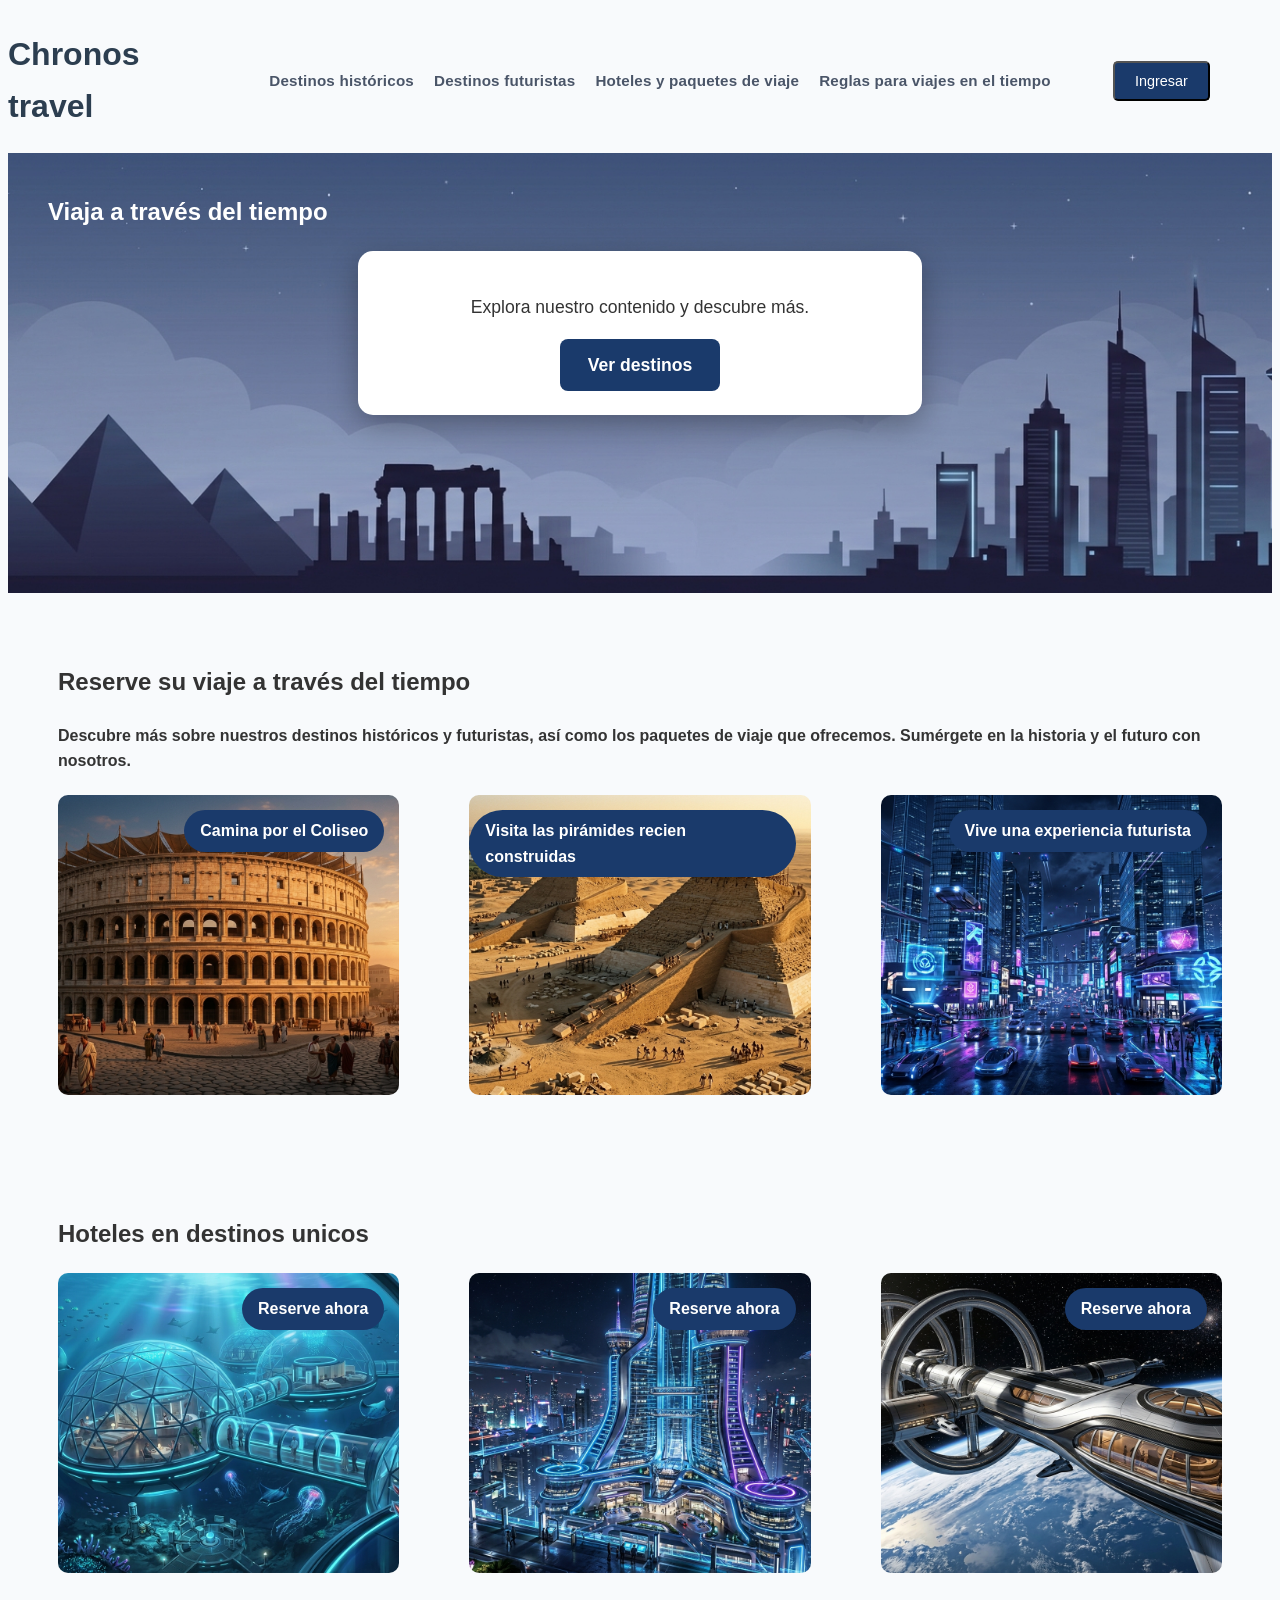
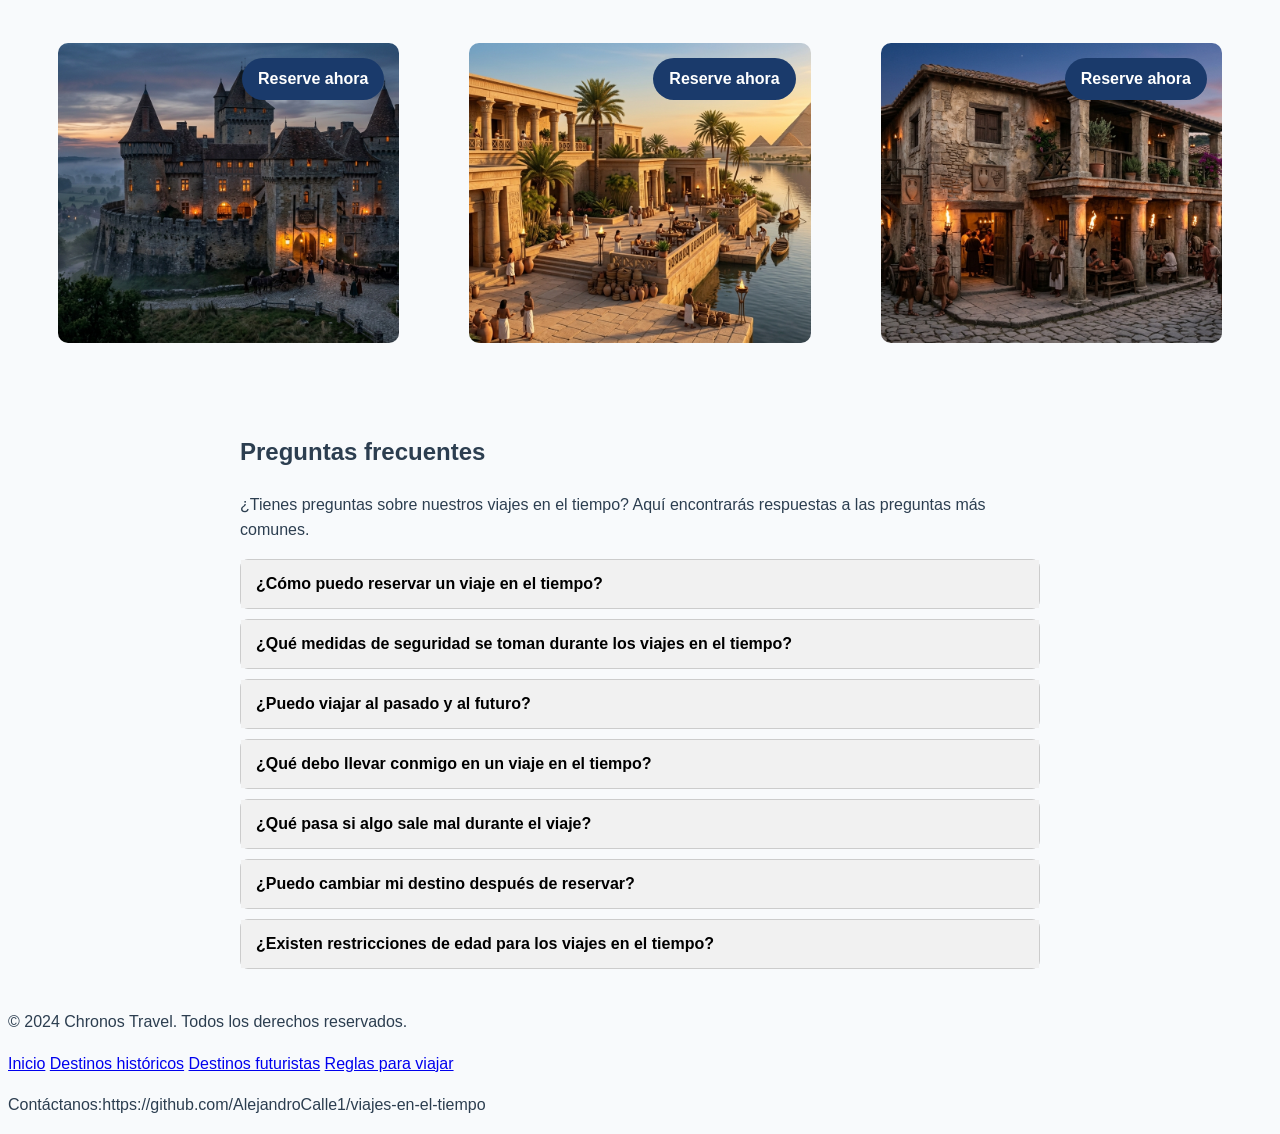
==== index.html @ 9be7c106 "creacion pestana de paquetes" ====
<!DOCTYPE html>
<html lang="es">
<head>
    <meta charset="UTF-8">
    <meta name="viewport" content="width=device-width, initial-scale=1.0">
    <title>Viajes en el tiempo</title>
    <link rel="stylesheet" href="css/estilos.css">  <!-- Le dice al navegador: "descarga este archivo en segundo plano, pero no lo ejecutes todavía — espera a que todo el HTML termine de cargar primero, y ejecútalo justo después". -->
    <script src = "js/acordeon.js"  defer></script>  
</head>
<body>

    <header>
        <h1>Chronos travel</h1>

        <nav> <!-- Barra de menu -->
            <ul> <!-- UL lista desordenada, LI crea cada item -->
                <li><a href="destinos_historicos.html">Destinos históricos</a></li>
                <li><a href="destinos_futuristas.html">Destinos futuristas</a></li>
                <li><a href="hoteles_paquetes_viajes.html"> Hoteles y paquetes de viaje</a></li>
                <li><a href="reglas_viajes.html">Reglas para viajes en el tiempo</a></li>
            </ul>
        </nav>

        <button class="btn-ingresar">Ingresar</button>
    </header>

    
    <main>  <!-- sección principal -->
        
        <section class="hero">     <!-- sección hero con imagen de fondo y texto centrado, nombrar la seccion grande y destacada -->
            <h1>Viaja a través del tiempo</h1>

            <div class="buscador-flotante">
                <p>Explora nuestro contenido y descubre más.</p>
                <a href="hoteles_paquetes_viajes.html" class="btn-explorar">Ver destinos</a>
            </div>
    
        </section>

        <section class="destinos_turisticos"> <!-- sección de contenido, sección de información -->
            <h2>Reserve su viaje a través del tiempo</h1>
            <h4>Descubre más sobre nuestros destinos históricos y futuristas, así como los paquetes de viaje que ofrecemos. Sumérgete en la historia y el futuro con nosotros.</h4>

            <div class="grid-destinos"> <!-- contenedor de la cuadrícula de destinos -->

                <a href="destinos_historicos.html" class="tarjeta-destino"> <!-- enlace a la página de destinos históricos -->
                    <img src="img/coliseo destino.jpg">
                    <span class="etiqueta">Camina por el Coliseo </span> <!-- etiqueta o texto parecido a  para el nombre del destino -->
                </a>

                <a href="destinos_historicos.html" class="tarjeta-destino"> <!-- enlace a la página de destinos históricos -->
                    <img src="img/piramide destino.jpg">
                    <span class="etiqueta">Visita las pirámides recien construidas</span> <!-- etiqueta para el nombre del destino -->
                </a>

                <a href="destinos_futuristicas.html" class="tarjeta-destino"> <!-- enlace a la página de destinos futuristas -->
                    <img src="img/ciudad futurista destino.jpg">
                    <span class="etiqueta">Vive una experiencia futurista</span> <!-- etiqueta o texto para el nombre del destino -->
                </a>

            </div>
        </section>

        <section class="hoteles_destinos"> <!-- sección de hoteles de viaje -->
            <h1>Hoteles en destinos unicos</h1>

            <div class="grid-hoteles"> <!-- contenedor de la cuadrícula de hoteles -->

                <a href="hoteles_paquetes_viajes.html" class="tarjeta-hotel"> <!-- enlace a la página de hoteles -->
                    <img src="img/hotel futurista bajo agua .jpg">
                    <span class="etiqueta">Reserve ahora</span> <!-- etiqueta para el nombre del hotel -->
                </a>

                <a href="hoteles_paquetes_viajes.html" class="tarjeta-hotel"> <!-- enlace a la página de hoteles -->
                    <img src="img/hotel futurista ciduad .jpg">
                    <span class="etiqueta">Reserve ahora</span> <!-- etiqueta para el nombre del hotel -->
                </a>

                <a href="hoteles_paquetes_viajes.html" class="tarjeta-hotel"> <!-- enlace a la página de hoteles -->
                    <img src="img/hoteles futuristas nave .jpg">
                    <span class="etiqueta">Reserve ahora</span> <!-- etiqueta para el nombre del hotel -->
                </a>

                <a href="hoteles_paquetes_viajes.html" class="tarjeta-hotel"> <!-- enlace a la página de hoteles -->
                    <img src="img/hotel medieval.jpg">
                    <span class="etiqueta">Reserve ahora</span> <!-- etiqueta para el nombre del hotel -->
                </a>

                <a href="hoteles_paquetes_viajes.html" class="tarjeta-hotel"> <!-- enlace a la página de hoteles -->
                    <img src="img/hotel piramides.jpg">
                    <span class="etiqueta">Reserve ahora</span> <!-- etiqueta para el nombre del hotel -->
                </a>

                <a href="hoteles_paquetes_viajes.html" class="tarjeta-hotel"> <!-- enlace a la página de hoteles -->
                    <img src="img/hotel romano.jpg">
                    <span class="etiqueta">Reserve ahora</span> <!-- etiqueta para el nombre del hotel -->
                </a>
            
            </div>
            
        </section>

        <!-- Secccion de preguntas frecuentes, utilizacion de javaScript "mostrar o ocultar info",FAQ DESPEGABLE ------------------------------------------>
        <section class="preguntas-frecuentes">
            <h1>Preguntas frecuentes</h1>
            <p>¿Tienes preguntas sobre nuestros viajes en el tiempo? Aquí encontrarás respuestas a las preguntas más comunes.</p>
            
            <div class="acordeon">

                <!-- Envolver cada cada pregunta-respuesta en su propio contenedor para que sea mas manejable el javaScript-->
                <div class="item-acordeon">
                    <button class="boton-acordeon">¿Cómo puedo reservar un viaje en el tiempo?</button>
                    <p>Para reservar un viaje en el tiempo, simplemente haga clic en el destino que le interesa y siga las instrucciones para completar su reserva.</p>
                </div>
                    
                <div class="item-acordeon">
                    <button class="boton-acordeon">¿Qué medidas de seguridad se toman durante los viajes en el tiempo?</button>
                    <p>Nuestros viajes en el tiempo están diseñados con la máxima seguridad en mente. Contamos con protocolos estrictos y tecnología avanzada para garantizar la seguridad de nuestros viajeros.</p>   
                </div>

                <div class="item-acordeon">
                    <button class="boton-acordeon">¿Puedo viajar al pasado y al futuro?</button>
                    <p>Sí, ofrecemos viajes tanto al pasado como al futuro. Puede elegir entre una variedad de destinos históricos y futuristas según sus preferencias.</p>
                </div>

                <div class="item-acordeon">
                    <button class="boton-acordeon">¿Qué debo llevar conmigo en un viaje en el tiempo?</button>
                    <p>Recomendamos llevar ropa y artículos apropiados para la época a la que viaja. También proporcionamos una lista de sugerencias antes de su viaje.</p>
                </div>

                <div class="item-acordeon">
                    <button class="boton-acordeon">¿Qué pasa si algo sale mal durante el viaje?</button>
                    <p>Contamos con un equipo de soporte disponible las 24 horas para asistirlo en caso de cualquier eventualidad. Su seguridad es nuestra prioridad.</p>
                </div>

                <div class="item-acordeon">
                    <button class="boton-acordeon">¿Puedo cambiar mi destino después de reservar?</button>
                    <p>Si desea cambiar su destino, póngase en contacto con nuestro equipo de atención al cliente. Haremos todo lo posible para acomodar su solicitud, sujeto a disponibilidad.</p>
                </div>

                <div class="item-acordeon">
                    <button class="boton-acordeon">¿Existen restricciones de edad para los viajes en el tiempo?</button>
                    <p>Sí, los viajeros deben tener al menos 18 años para reservar un viaje en el tiempo. Los menores de edad deben estar acompañados por un adulto responsable.</p>
                </div>     
            
            </div>
        </section>
           
            




        
    </main>

    
    
    
    <footer> 
        <p>&copy; 2024 Chronos Travel. Todos los derechos reservados.</p>  <!-- Pie de página con derechos de autor -->
        <nav class="footer-nav">
            <a href="index.html">Inicio</a>
            <a href="destinos_historicos.html">Destinos históricos</a>
            <a href="destinos_futuristas.html">Destinos futuristas</a>
            <a href="reglas_viajes.html">Reglas para viajar</a>
        </nav>
        <p>Contáctanos:https://github.com/AlejandroCalle1/viajes-en-el-tiempo</p>
    </footer>

</footer>

        

    </footer>




</body>
</html>
---- css/estilos.css ----
/*este body pone toda la pagina con esta fuente en caso de que no haya sido 
asignada ninguna por lo que no es necesario repetirla en cada estilo si se quiere
dejar asi*/
body {
    font-family: 'Plus Jakarta Sans', -apple-system, BlinkMacSystemFont, "Segoe UI", Roboto, sans-serif;
    color: #2c3e50;
    line-height: 1.6;
    background-color: #f8fafc;
} 
/* Estilos para el head incluyendo el nav */
header {
    display: grid; /* convierte el header en un contenedor de cuadrícula */
    grid-template-columns: 1fr auto 1fr; /* define tres columnas, la primera y la tercera ocupan el mismo espacio, la segunda se ajusta al contenido */
    align-items: center; /* alinea verticalmente los elementos */
    justify-items: center; /* evita que los hijos se estiren para llenar su columna */
    /*font-family: sans-serif; /* fuente de la cabecera */
    
}

nav { /* Estilos para la barra de navegación */
    margin: 0 auto; /*centra el <nav> entre sus hermanos (h1 y button) dentro del header — esto es justo lo que buscabas para el efecto Aviatur.*/
    
}

.btn-ingresar {
    background-color: #1a3a6b; /* azul oscuro, cámbialo por tu paleta */
    color: white;
    padding: 10px 20px;  /* espacio interno de reticula */
    border-radius: 5px;
    cursor: pointer; /* cambia el cursor al pasar sobre el botón */
    font-size: 0.9rem; /* tamaño de fuente */
    
}


nav ul  {  /* Estilos para la barra de navegación, ya que los estilos en ocaciones solo afectan a hijos y no a descendientes,es decir que si le aplicara solo header no aplicaria a los LI */
    display: flex; /* convierte en un contenedor flexible, y que LI se acomoden horizontalmente */
    list-style: none; /* elimina los puntos de la lista */
    gap: 20px; /* espacio entre los elementos de la lista */   
}



nav ul li a {
    text-decoration: none; /* elimina el subrayado de los enlaces */
    color: #4a5568; /* color del texto */
    font-size: 0.95rem; /* tamaño de fuente */
    font-weight: 600;
    letter-spacing: 0.2px;
    transition: color 0.25s ease, transform 0.25s ease;/* transición suave para el efecto hover */
    display: inline-block;
}

nav ul li a:hover {
    color: #1a3a6b; /* azul institucional al pasar el mouse */
    transform: translateY(-2px) scale(1.2); /* elevación sutil y fluida */
    font-size: 1rem;  
}

/* Estilos para body 1 seccion, el hero ---------------------------------------------------------------------------------------------------------------------------------  */
.hero {
    /*imagen de fondo*/
    background-image: url('../img/imagen\ hero.jpg'); /* imagen de fondo */
    background-size: cover;
    background-position: center;
    height: 400px;            /* altura de imagen*/
    
    
    /*texto de la hero*/
    display: flex;
    flex-direction: column;       /* apila los hijos verticalmente, en vez de en fila */
    justify-content: flex-start;  /*pega contenido arriba*/
    align-items: flex-start;          /* pega el contenido a la izquierda */
    text-align: left;           /* alinia el texto a la izquierda */
    padding: 20px 40px;
    /*font-family: sans-serif; ya el body lo asinga*/
    color: #ffffff;

     
}
/* Body 1 seccion etiqueta blanca  */
.buscador-flotante {
    background-color: white;
    color: #333;
    border-radius: 15px;
    padding: 24px 32px;
    width: 90%;
    max-width: 500px;
    box-shadow: 0 10px 30px rgba(0,0,0,0.3);
    align-self: center;
    position: relative;
    text-align: center;
    font-size: 1.1rem;
    font-weight: 500;
}

.btn-explorar {
    display: inline-block;
    background-color: #1a3a6b;
    color: white;
    text-decoration: none;
    padding: 12px 28px;
    border-radius: 8px;
    font-weight: 600;
    transition: background-color 0.2s ease;
}

.btn-explorar:hover {
    background-color: #142e54;
}

/* Body 2 seccion, cuadrícula de destinos ---------------------------------------------------------------------------------------------------------------------------------  */
.destinos_turisticos {   /* contenedor de la cuadrícula de destinos */
    padding: 50px; /* espacio interno alrededor de la cuadrícula */
    font-family: sans-serif;
    color: #333;
}

.grid-destinos {      /* contenedor de la cuadrícula de destinos */
    display: grid; /* convierte el contenedor en una cuadrícula */
    grid-template-columns: repeat(3, 1fr); /* Crea tres columnas de igual tamaño */
    gap: 70px; /* espacio entre los elementos de la cuadrícula */
}

/*estilos para cada tarjeta de destino */
.tarjeta-destino {
    position: relative; /* para poder posicionar el contenido dentro de la tarjeta */
    display:block; /* hace que toda la tarjeta sea clickeable */
    text-decoration: none; /* elimina el subrayado del enlace */
    color: white; /* color del texto dentro de la tarjeta */
    border-radius: 10px; /* bordes redondeados */
    overflow: hidden; /* asegura que el contenido no se desborde de la tarjeta */
    height: 300px; /* altura de la tarjeta */
}
.tarjeta-destino img {  /* estilos para la imagen dentro de la tarjeta */
    width: 100%;
    height: 100%;
    object-fit: cover;       /* la imagen llena la tarjeta sin deformarse, similar a background-size: cover */
}
.etiqueta {   
    position: absolute;
    top: 15px;
    right: 15px;
    background-color: #1a3a6b; /* azul oscuro, cámbialo por tu paleta */
    color: white;
    padding: 8px 16px;
    border-radius: 50px; /* esto crea la forma de "píldora" redondeada */
    font-weight: bold;
    font-size: 1rem;
}


/* Body 3 seccion, cuadrícula de hoteles ---------------------------------------------------------------------------------------------------------------------------------  */
.hoteles_destinos{
    position: relative; /* para poder posicionar el contenido dentro de la tarjeta */
    padding: 50px;  /* espacio interno alrededor de la cuadrícula, para que quede alineado con lo demas */
    font-family: sans-serif;
    color: #333;
}

.grid-hoteles {   /* contenedor de la cuadrícula de hoteles */
    display: grid; /* convierte el contenedor en una cuadrícula */
    grid-template-columns: repeat(3, 1fr); /* Crea tres columnas de igual tamaño */
    gap: 70px; /* espacio entre los elementos de la cuadrícula */
}

/*estilos para cada tarjeta de destino */
.tarjeta-hotel {
    position: relative; /* para poder posicionar el contenido dentro de la tarjeta */
    display:block; /* hace que toda la tarjeta sea clickeable */
    text-decoration: none; /* elimina el subrayado del enlace */
    color: white; /* color del texto dentro de la tarjeta */
    border-radius: 10px; /* bordes redondeados */
    overflow: hidden; /* asegura que el contenido no se desborde de la tarjeta */
    height: 300px; /* altura de la tarjeta */
}

.tarjeta-hotel img {   /* estilos para la imagen dentro de la tarjeta */
    width: 100%;
    height: 100%;
    object-fit: cover;       /* la imagen llena la tarjeta sin deformarse, similar a background-size: cover */
}

/*seccion de preguntas frecuentes, utilizacion de javaScript "mostrar o ocultar info",FAQ DESPEGABLE --------------------------------------------------------------- */
.preguntas-frecuentes {  /* contenedor de la sección de preguntas frecuentes */
    max-width: 800px;
    margin: 40px auto;
    padding: 0 20px;
}

.item-acordeon {       /* contenedor de cada pregunta y respuesta */
    border: 1px solid #ccc;
    border-radius: 8px;
    margin-bottom: 10px;
}

.boton-acordeon {    /* estilos para el botón que despliega la respuesta */
    width: 100%;
    text-align: left;
    background-color: #f1f1f1;
    border: none;
    padding: 15px;
    font-size: 1rem;
    font-weight: bold;
    cursor: pointer;
}

.item-acordeon p {   /* oculto por defecto */
    display: none;
    padding: 15px;
}

.item-acordeon p.mostrar {  /* cuando se hace clic en el botón, se agrega la clase "mostrar" para mostrar la respuesta, visible cuando javaScript lo active */
    display: block;
}


/* pagina destinos historicos*/

/* Banner principal con imagen de fondo y superposición (Overlay) */
.banner-pagina {
    background-image: linear-gradient(
        rgba(136, 182, 255, 0.75), 
        rgba(13, 35, 71, 0.75)
    ), url('../img/banner_historico.jpg');
    background-size: cover;
    background-position: center;
    background-repeat: no-repeat;
    font-weight: 700; /* O 800 para títulos principales de banner */
    color: white;
    text-align: center;
    padding: 100px 20px;
    font-family: sans-serif;
    box-shadow: inset 0 -10px 20px rgba(0, 0, 0, 0.2);
}

/* Badge decorativo superior */
.subtitulo-badge {
    display: inline-block;
    background-color: rgba(255, 255, 255, 0.15);
    padding: 6px 18px;
    border-radius: 20px;
    font-size: 0.85rem;
    text-transform: uppercase;
    letter-spacing: 2px;
    margin-bottom: 15px;
    backdrop-filter: blur(4px);
}

/* estilo del titulo de chronos travel de la parte principal del menu superior*/
.titulo-badge {
    display: inline-block;
    background-color: rgba(255, 255, 255, 0.15);
    padding: 10px 24px; /* Ajustamos un poco el padding para que acompañe al texto grande */
    border-radius: 20px;
    
    font-size: 1.25rem;   /* Sin espacio entre número y rem (3rem suele ser enorme para un badge, pero ajústalo a tu gusto) */
    font-weight: 700;    /* Controla el grosor: 700 es 'bold' (negrita), 900 es 'black' (súper grueso) */
    
    text-transform: uppercase;
    letter-spacing: 3px;  /* Reducimos ligeramente el espaciado para evitar que desborde */
    backdrop-filter: blur(4px);
}

/* Título principal */
.banner-pagina h1 {
    font-size: 3rem;
    font-weight: 700;
    letter-spacing: 1px;
    margin-bottom: 15px;
    text-shadow: 0 2px 10px rgba(0, 0, 0, 0.5);
}

/* Línea divisora dorada */
.linea-decorativa {
    width: 60px;
    height: 3px;
    background-color: #f39c12;
    margin: 0 auto 20px auto;
    border-radius: 2px;
}

/* Subtítulo o descripción del banner */
.banner-pagina p {
    font-size: 1.25rem;
    max-width: 650px;
    margin: 0 auto;
    opacity: 0.95;
    line-height: 1.5;
    text-shadow: 0 1px 5px rgba(0, 0, 0, 0.5);
}

/* Contenedor principal de tarjetas */
.contenedor-destinos-historicos {
    max-width: 1200px;
    margin: 60px auto;
    padding: 0 20px;
    display: flex;
    flex-direction: column;
    gap: 70px; /* Espacio vertical entre cada tarjeta */
    font-family: sans-serif;
}

/* Tarjeta individual en zigzag */
.tarjeta-zigzag {
    display: flex;
    align-items: center;
    gap: 50px; /* Espacio entre imagen y texto */
    background-color: #ffffff;
    border-radius: 16px;
    overflow: hidden;
    box-shadow: 0 10px 30px rgba(0, 0, 0, 0.06);
    
    /* Estado inicial para la animación por scroll */
    opacity: 0;
    transform: translateY(40px);
    transition: opacity 0.8s ease-out, transform 0.8s ease-out, box-shadow 0.3s ease;
}

/* Para intercalar la posición (Texto a la izquierda, imagen a la derecha) */
.tarjeta-zigzag.invertido {
    flex-direction: row-reverse;
}

/* Clase que activa el JavaScript al llegar con el scroll */
.tarjeta-zigzag.visible {
    opacity: 1;
    transform: translateY(0);
}

/* Efecto hover al pasar el cursor sobre la tarjeta */
.tarjeta-zigzag:hover {
    transform: translateY(-8px) !important;
    box-shadow: 0 20px 40px rgba(0, 0, 0, 0.12);
}

/* Contenedor de la imagen */
.imagen-zigzag {
    flex: 1;
    height: 380px;
    overflow: hidden; /* Mantiene la imagen dentro del marco al ampliar */
}

.imagen-zigzag img {
    width: 100%;
    height: 100%;
    object-fit: cover;
    display: block;
    transition: transform 0.5s ease; /* Transición suave de zoom */
}

/* Micro-zoom en la imagen al hacer hover sobre la tarjeta */
.tarjeta-zigzag:hover .imagen-zigzag img {
    transform: scale(1.06);
}

/* Contenedor del texto */
.contenido-zigzag {
    flex: 1;
    padding: 30px 40px;
    color: #333;
    
}

.contenido-zigzag h2 {
    font-size: 1.8rem;
    font-weight: 700; /* para el título del destino */
    color: #1a3a6b;
    margin-bottom: 15px;
}

.contenido-zigzag p {
    font-size: 1.05rem;
    line-height: 1.6;
    color: #555;
    margin-bottom: 25px;
}

/* Botón de reserva */
.btn-reserva {
    display: inline-block;
    background-color: #1a3a6b;
    color: white;
    padding: 14px 32px;
    border-radius: 8px;
    text-decoration: none;
    font-weight: 600;
    letter-spacing: 0.5px;
    transition: background-color 0.3s ease, transform 0.2s ease, box-shadow 0.2s ease;
}

.btn-reserva:hover {
    background-color: #0d2347;
    transform: translateY(-2px);
    box-shadow: 0 6px 15px rgba(26, 58, 107, 0.3);
}

/* fin pagina de destinos historicos*/
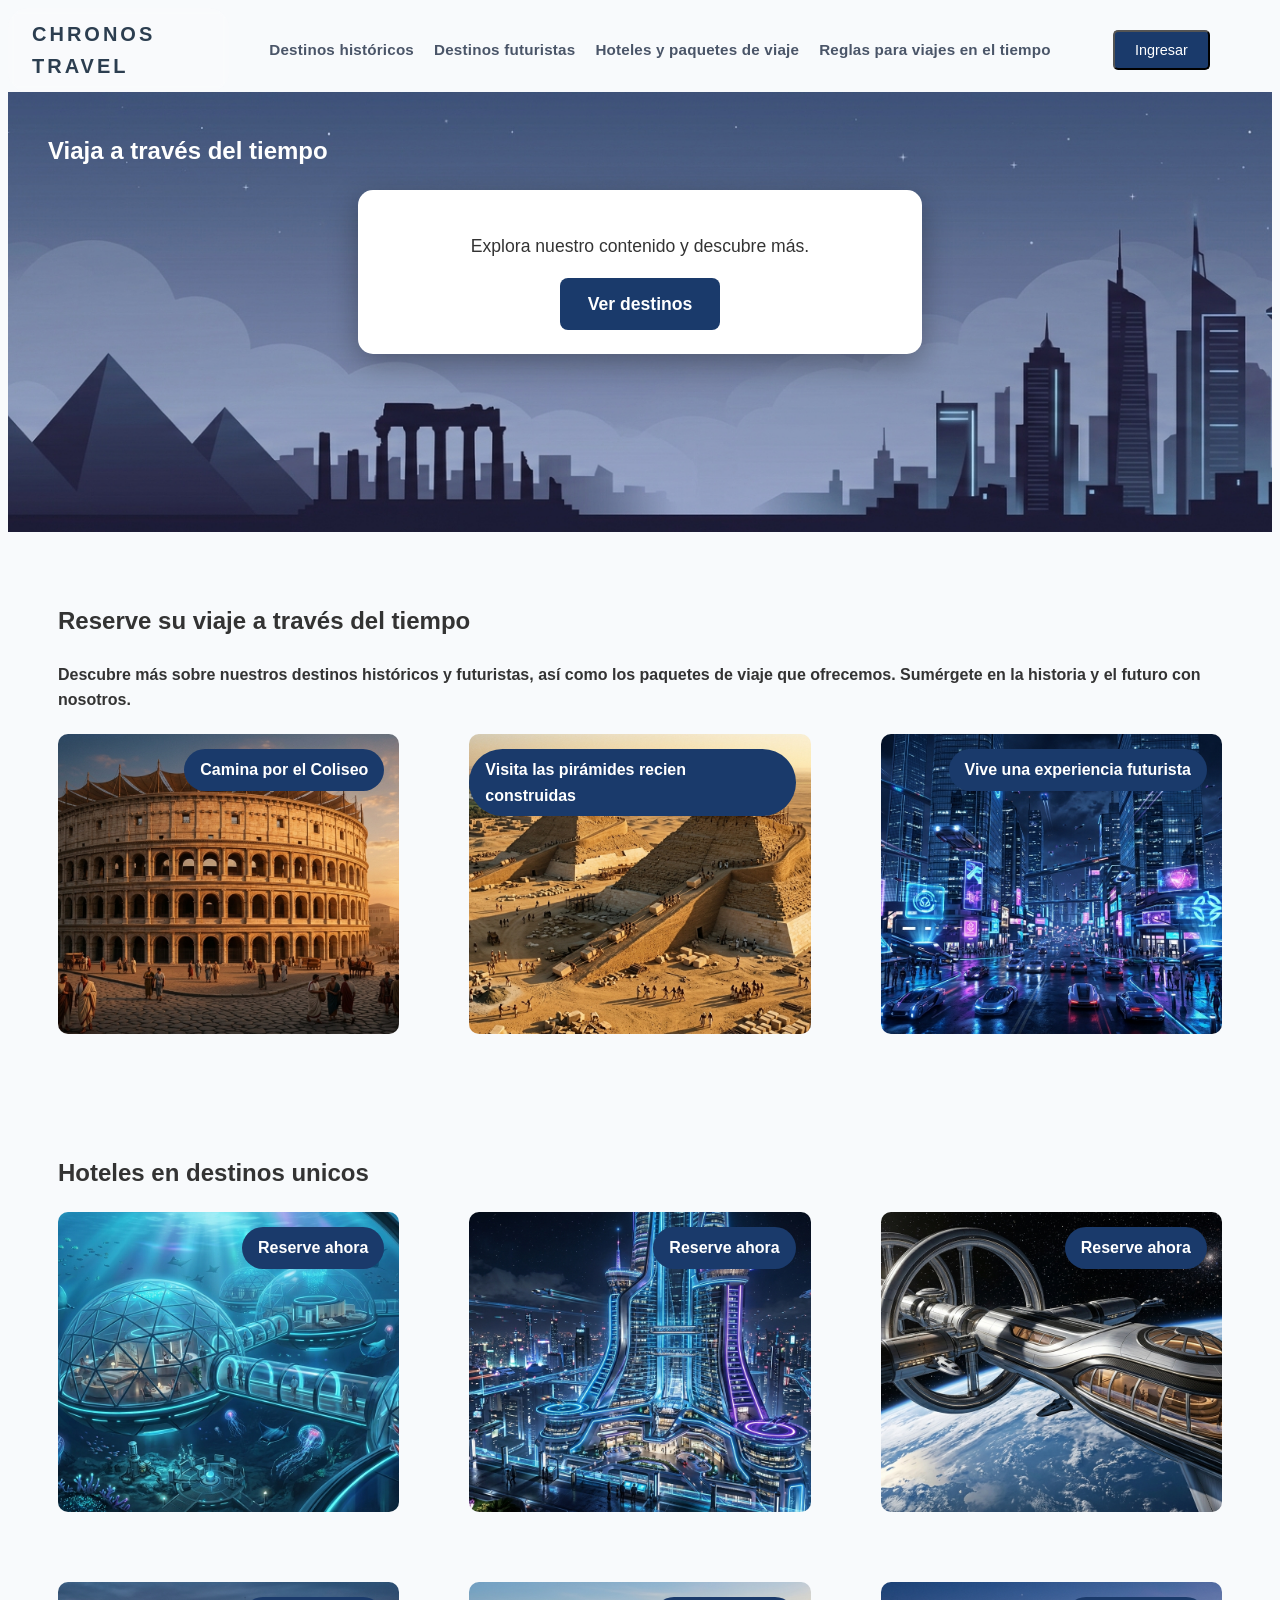
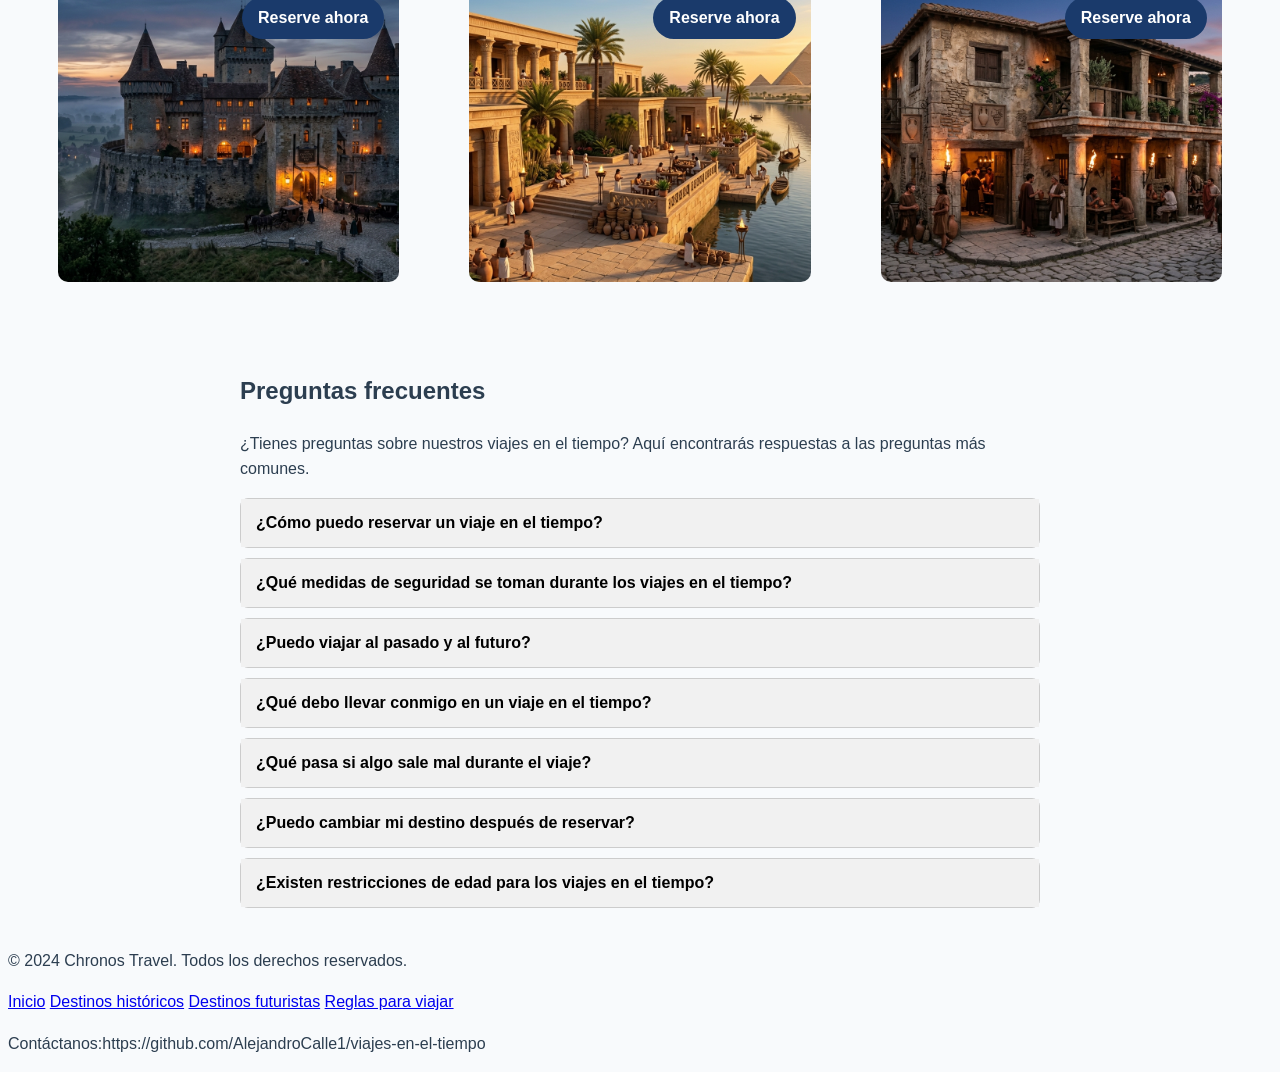
==== commit 90904407: "cambiiada h1 del titulo index chronos travel cambiada de h1 a span" ====
--- a/index.html
+++ b/index.html
@@ -10,7 +10,7 @@
 <body>
 
     <header>
-        <h1>Chronos travel</h1>
+        <span class="titulo-badge">Chronos Travel</span> <!-- Badge con el nombre de la empresa -->
 
         <nav> <!-- Barra de menu -->
             <ul> <!-- UL lista desordenada, LI crea cada item -->
@@ -154,9 +154,6 @@
         
     </main>
 
-    
-    
-    
     <footer> 
         <p>&copy; 2024 Chronos Travel. Todos los derechos reservados.</p>  <!-- Pie de página con derechos de autor -->
         <nav class="footer-nav">
--- a/css/estilos.css
+++ b/css/estilos.css
@@ -17,6 +17,7 @@
     
 }
 
+
 nav { /* Estilos para la barra de navegación */
     margin: 0 auto; /*centra el <nav> entre sus hermanos (h1 y button) dentro del header — esto es justo lo que buscabas para el efecto Aviatur.*/
     
@@ -215,6 +216,38 @@
 }
 
 
+/*pagina hoteles y paquetes de viajes*/
+.formulario-reserva form {  /* contenedor del formulario de reserva */
+    display: flex;
+    flex-direction: column;   /* apila los elementos verticalmente */
+    max-width: 500px;         /* que no se estire a todo el ancho de la pantalla */
+    margin: 30px auto;        /* centra el formulario horizontalmente */
+    gap: 15px;                /* espacio entre cada label/input */
+}
+
+.formulario-reserva input,  /* estilos para los campos de entrada del formulario */
+.formulario-reserva select {
+    padding: 12px;
+    border: 1px solid #ccc;
+    border-radius: 6px;
+    font-size: 1rem;
+}
+
+.formulario-reserva button { /* estilos para el botón de envío del formulario */
+    padding: 14px;
+    background-color: #1a3a6b;
+    color: white;
+    border: none;
+    border-radius: 6px;
+    font-size: 1rem;
+    cursor: pointer;
+    transition: 0.2s ease;
+}
+
+.formulario-reserva button:hover {  /* efecto hover para el botón de envío del formulario */
+    background-color: #12294d;
+}
+
 /* pagina destinos historicos*/
 
 /* Banner principal con imagen de fondo y superposición (Overlay) */
@@ -233,6 +266,24 @@
     font-family: sans-serif;
     box-shadow: inset 0 -10px 20px rgba(0, 0, 0, 0.2);
 }
+
+
+.banner-pagina-futurista {
+    background-image: linear-gradient(
+        rgba(136, 182, 255, 0.75), 
+        rgba(13, 35, 71, 0.75)
+    ), url('../img/banner_futurista.png');
+    background-size: cover;
+    background-position: center;
+    background-repeat: no-repeat;
+    font-weight: 800; /* O 800 para títulos principales de banner */
+    color: white;
+    text-align: center;
+    padding: 100px 20px;
+    font-family: sans-serif;
+    box-shadow: inset 0 -10px 20px rgba(0, 0, 0, 0.2);
+}
+
 
 /* Badge decorativo superior */
 .subtitulo-badge {
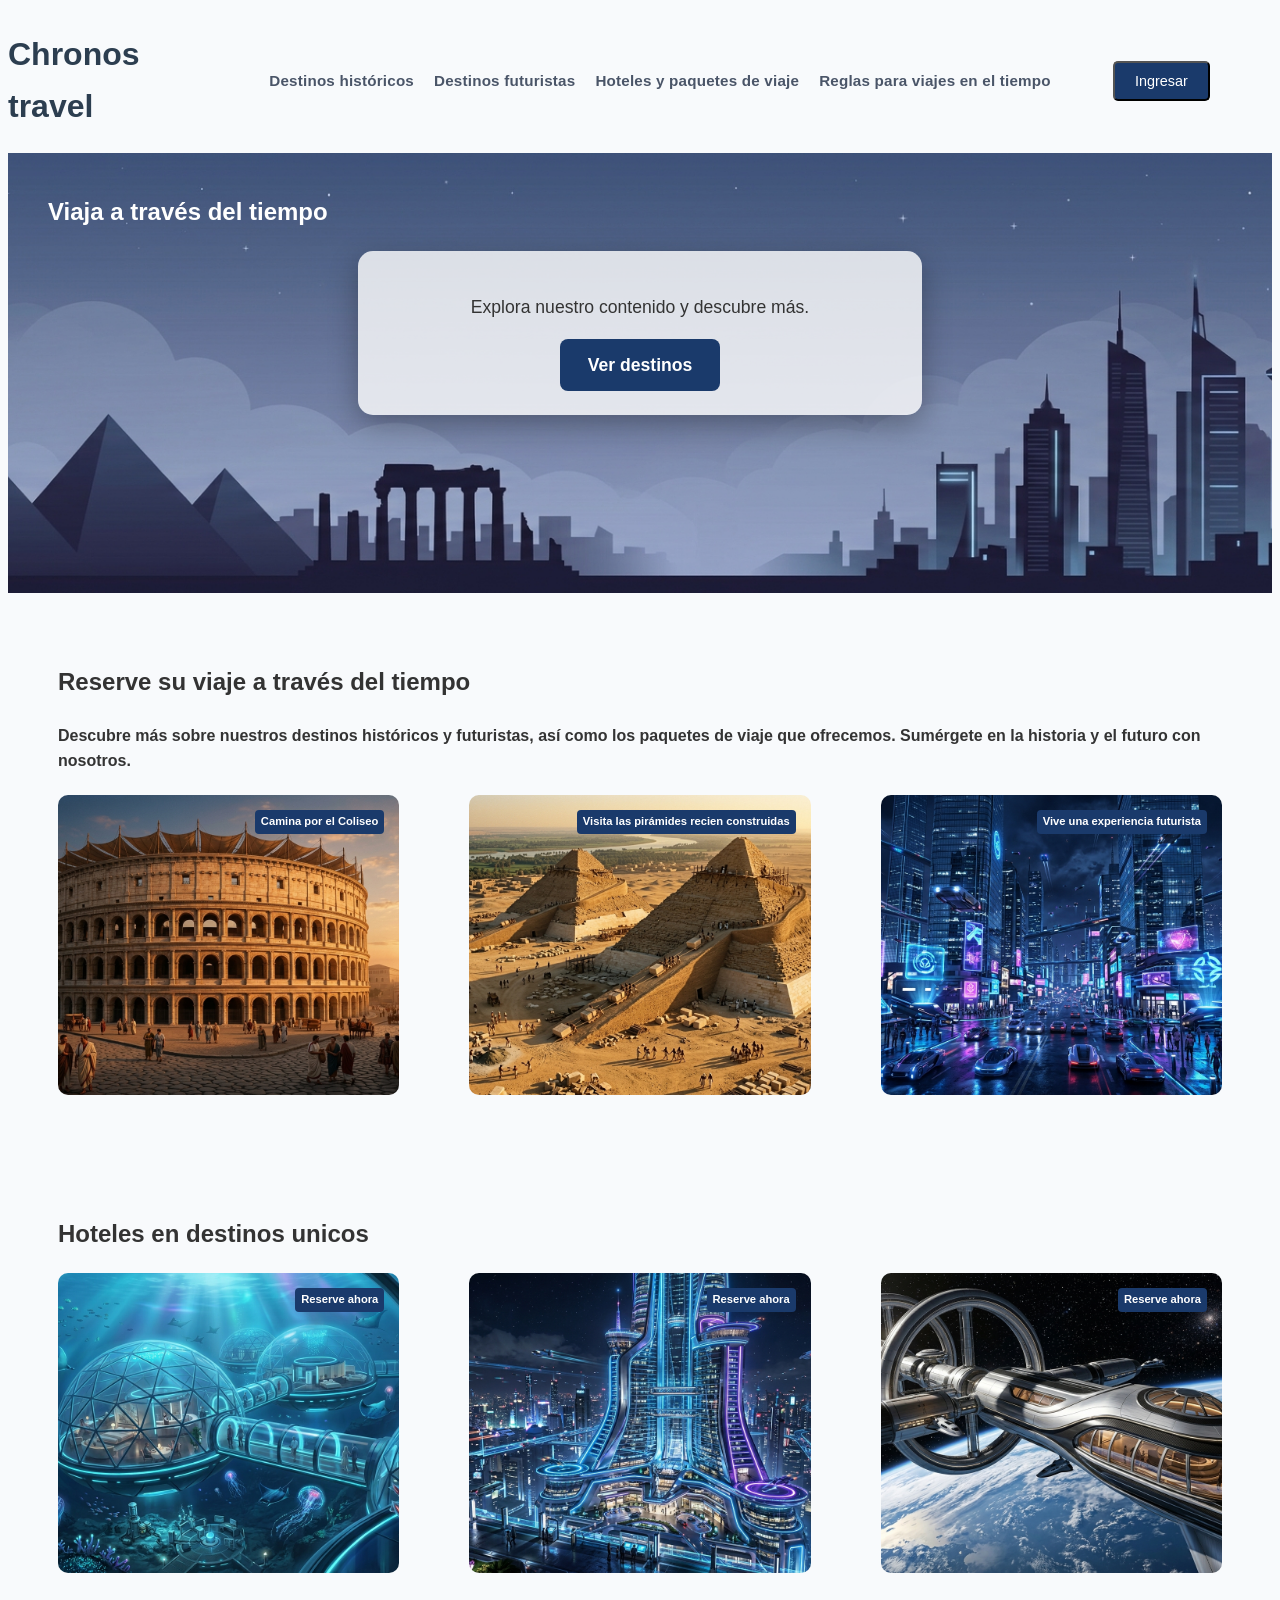
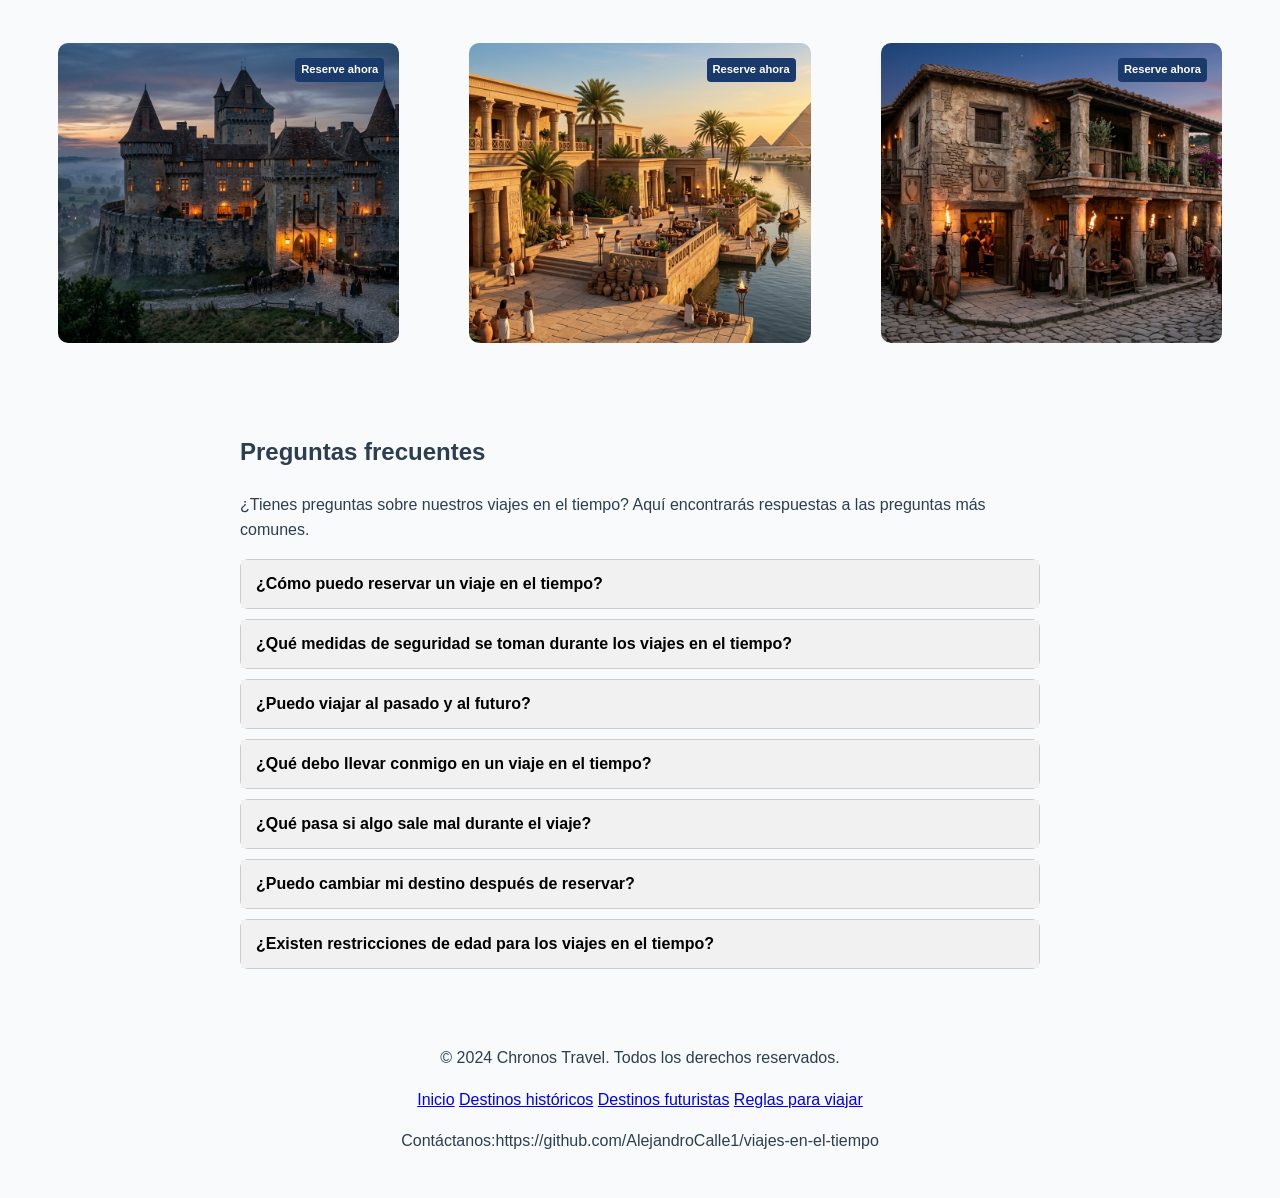
==== commit 4bdd4542: "Pagina de reglas terminada Agregamos la pagina terminada con las reglas" ====
--- a/index.html
+++ b/index.html
@@ -10,7 +10,7 @@
 <body>
 
     <header>
-        <span class="titulo-badge">Chronos Travel</span> <!-- Badge con el nombre de la empresa -->
+        <h1>Chronos travel</h1>
 
         <nav> <!-- Barra de menu -->
             <ul> <!-- UL lista desordenada, LI crea cada item -->
@@ -154,6 +154,9 @@
         
     </main>
 
+    
+    
+    
     <footer> 
         <p>&copy; 2024 Chronos Travel. Todos los derechos reservados.</p>  <!-- Pie de página con derechos de autor -->
         <nav class="footer-nav">
@@ -165,14 +168,6 @@
         <p>Contáctanos:https://github.com/AlejandroCalle1/viajes-en-el-tiempo</p>
     </footer>
 
-</footer>
-
-        
-
-    </footer>
-
-
-
 
 </body>
 </html>
--- a/css/estilos.css
+++ b/css/estilos.css
@@ -9,6 +9,7 @@
 } 
 /* Estilos para el head incluyendo el nav */
 header {
+    
     display: grid; /* convierte el header en un contenedor de cuadrícula */
     grid-template-columns: 1fr auto 1fr; /* define tres columnas, la primera y la tercera ocupan el mismo espacio, la segunda se ajusta al contenido */
     align-items: center; /* alinea verticalmente los elementos */
@@ -16,7 +17,6 @@
     /*font-family: sans-serif; /* fuente de la cabecera */
     
 }
-
 
 nav { /* Estilos para la barra de navegación */
     margin: 0 auto; /*centra el <nav> entre sus hermanos (h1 y button) dentro del header — esto es justo lo que buscabas para el efecto Aviatur.*/
@@ -42,6 +42,7 @@
 
 
 
+.titulo-link,
 nav ul li a {
     text-decoration: none; /* elimina el subrayado de los enlaces */
     color: #4a5568; /* color del texto */
@@ -50,6 +51,13 @@
     letter-spacing: 0.2px;
     transition: color 0.25s ease, transform 0.25s ease;/* transición suave para el efecto hover */
     display: inline-block;
+}
+
+.titulo-link {
+    font-family: 'Plus Jakarta Sans', -apple-system, BlinkMacSystemFont, "Segoe UI", Roboto, sans-serif;
+    color: #1a3a6b;
+    font-size: 2rem;
+    text-decoration: none;
 }
 
 nav ul li a:hover {
@@ -81,7 +89,7 @@
 }
 /* Body 1 seccion etiqueta blanca  */
 .buscador-flotante {
-    background-color: white;
+    background-color: rgba(255, 255, 255, 0.8); /* 0.8 equivale al 80% de opacidad */
     color: #333;
     border-radius: 15px;
     padding: 24px 32px;
@@ -215,38 +223,6 @@
     display: block;
 }
 
-
-/*pagina hoteles y paquetes de viajes*/
-.formulario-reserva form {  /* contenedor del formulario de reserva */
-    display: flex;
-    flex-direction: column;   /* apila los elementos verticalmente */
-    max-width: 500px;         /* que no se estire a todo el ancho de la pantalla */
-    margin: 30px auto;        /* centra el formulario horizontalmente */
-    gap: 15px;                /* espacio entre cada label/input */
-}
-
-.formulario-reserva input,  /* estilos para los campos de entrada del formulario */
-.formulario-reserva select {
-    padding: 12px;
-    border: 1px solid #ccc;
-    border-radius: 6px;
-    font-size: 1rem;
-}
-
-.formulario-reserva button { /* estilos para el botón de envío del formulario */
-    padding: 14px;
-    background-color: #1a3a6b;
-    color: white;
-    border: none;
-    border-radius: 6px;
-    font-size: 1rem;
-    cursor: pointer;
-    transition: 0.2s ease;
-}
-
-.formulario-reserva button:hover {  /* efecto hover para el botón de envío del formulario */
-    background-color: #12294d;
-}
 
 /* pagina destinos historicos*/
 
@@ -267,24 +243,6 @@
     box-shadow: inset 0 -10px 20px rgba(0, 0, 0, 0.2);
 }
 
-
-.banner-pagina-futurista {
-    background-image: linear-gradient(
-        rgba(136, 182, 255, 0.75), 
-        rgba(13, 35, 71, 0.75)
-    ), url('../img/banner_futurista.png');
-    background-size: cover;
-    background-position: center;
-    background-repeat: no-repeat;
-    font-weight: 800; /* O 800 para títulos principales de banner */
-    color: white;
-    text-align: center;
-    padding: 100px 20px;
-    font-family: sans-serif;
-    box-shadow: inset 0 -10px 20px rgba(0, 0, 0, 0.2);
-}
-
-
 /* Badge decorativo superior */
 .subtitulo-badge {
     display: inline-block;
@@ -446,4 +404,95 @@
     box-shadow: 0 6px 15px rgba(26, 58, 107, 0.3);
 }
 
-/* fin pagina de destinos historicos*/+/* fin pagina de destinos historicos*/
+
+/* comienzo pagina de reglas*/
+
+/* Títulos de Sección */
+.titulo-seccion {
+  max-width: 1100px;
+  margin: 30px auto 15px;
+  padding: 0 15px;
+  font-size: 1.3rem;
+}
+.texto-rojo { color: #dc2626; }
+.texto-amarillo { color: #d97706; }
+.texto-azul { color: #1e3a8a; }
+
+.reglas-grid {
+  display: grid;
+  gap: 15px;
+  max-width: 1200px;
+  margin: 0 auto 30px;
+  padding: 0 15px;
+}
+
+.reglas-grid.alto {
+  grid-template-columns: repeat(4, 1fr);
+}
+
+.reglas-grid.medio {
+  grid-template-columns: repeat(5, 1fr);
+  gap: 10px;
+}
+
+.tarjeta {
+  background: #ffffff;
+  border-radius: 8px;
+  padding: 14px;
+  box-shadow: 0 2px 8px rgba(0, 0, 0, 0.06);
+}
+
+.borde-rojo { border-left: 4px solid #dc2626; }
+.borde-amarillo { border-left: 4px solid #f59e0b; }
+
+.tarjeta-cabecera {
+  display: flex;
+  justify-content: space-between;
+  align-items: center;
+  margin-bottom: 8px;
+}
+
+.num {
+  font-weight: bold;
+  font-size: 1.05rem;
+}
+
+.etiqueta {
+  font-size: 0.7rem;
+  font-weight: bold;
+  padding: 3px 6px;
+  border-radius: 4px;
+}
+
+.etiqueta-roja {
+  background-color: #fee2e2;
+  color: #dc2626;
+}
+
+.etiqueta-amarilla {
+  background-color: #fef3c7;
+  color: #d97706;
+}
+
+.tarjeta h3 {
+  margin: 0 0 6px 0;
+  font-size: 0.85rem;
+  color: #0f172a;
+}
+
+.tarjeta p {
+  margin: 0;
+  font-size: 0.76rem;
+  color: #64748b;
+  line-height: 1.35;
+}
+
+/* Centrado del Footer */
+footer {
+  text-align: center;
+  padding: 20px 0;
+  margin-top: 40px;
+}
+
+/* fin pagina de reglas*/
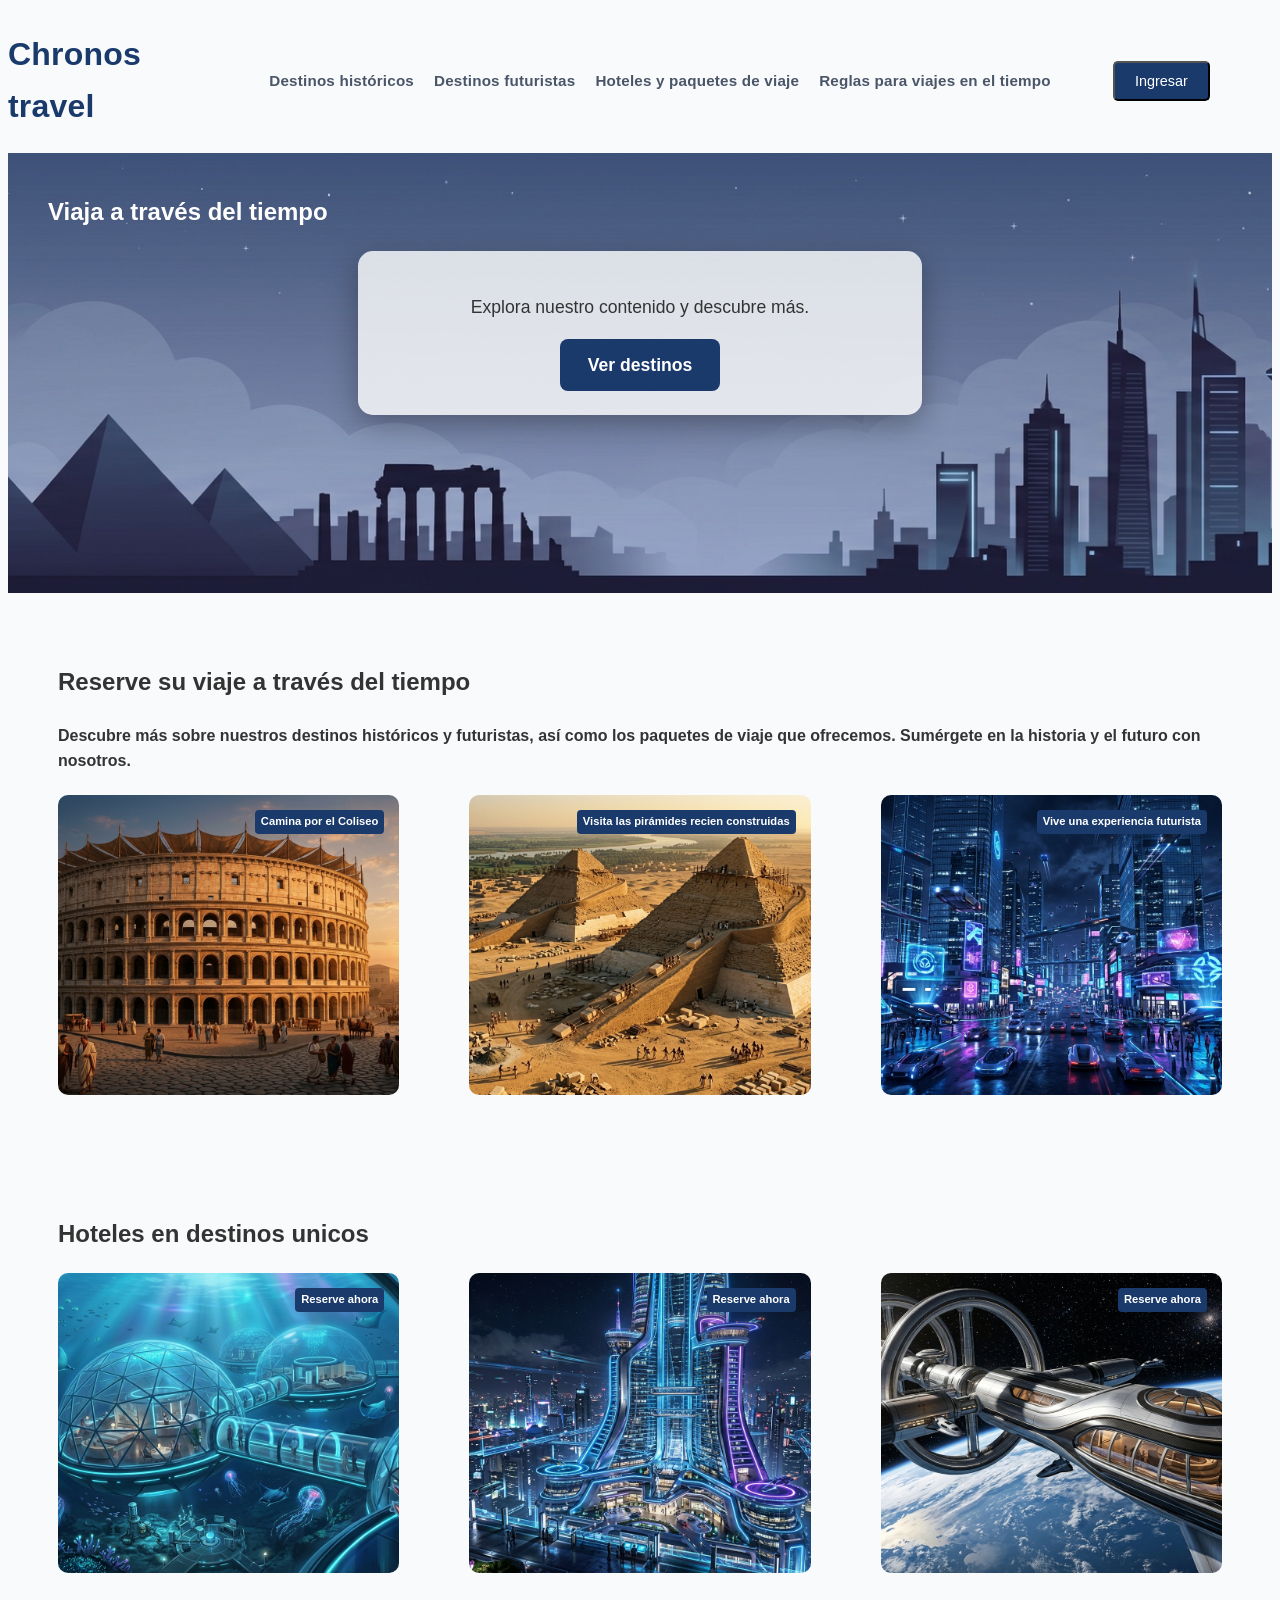
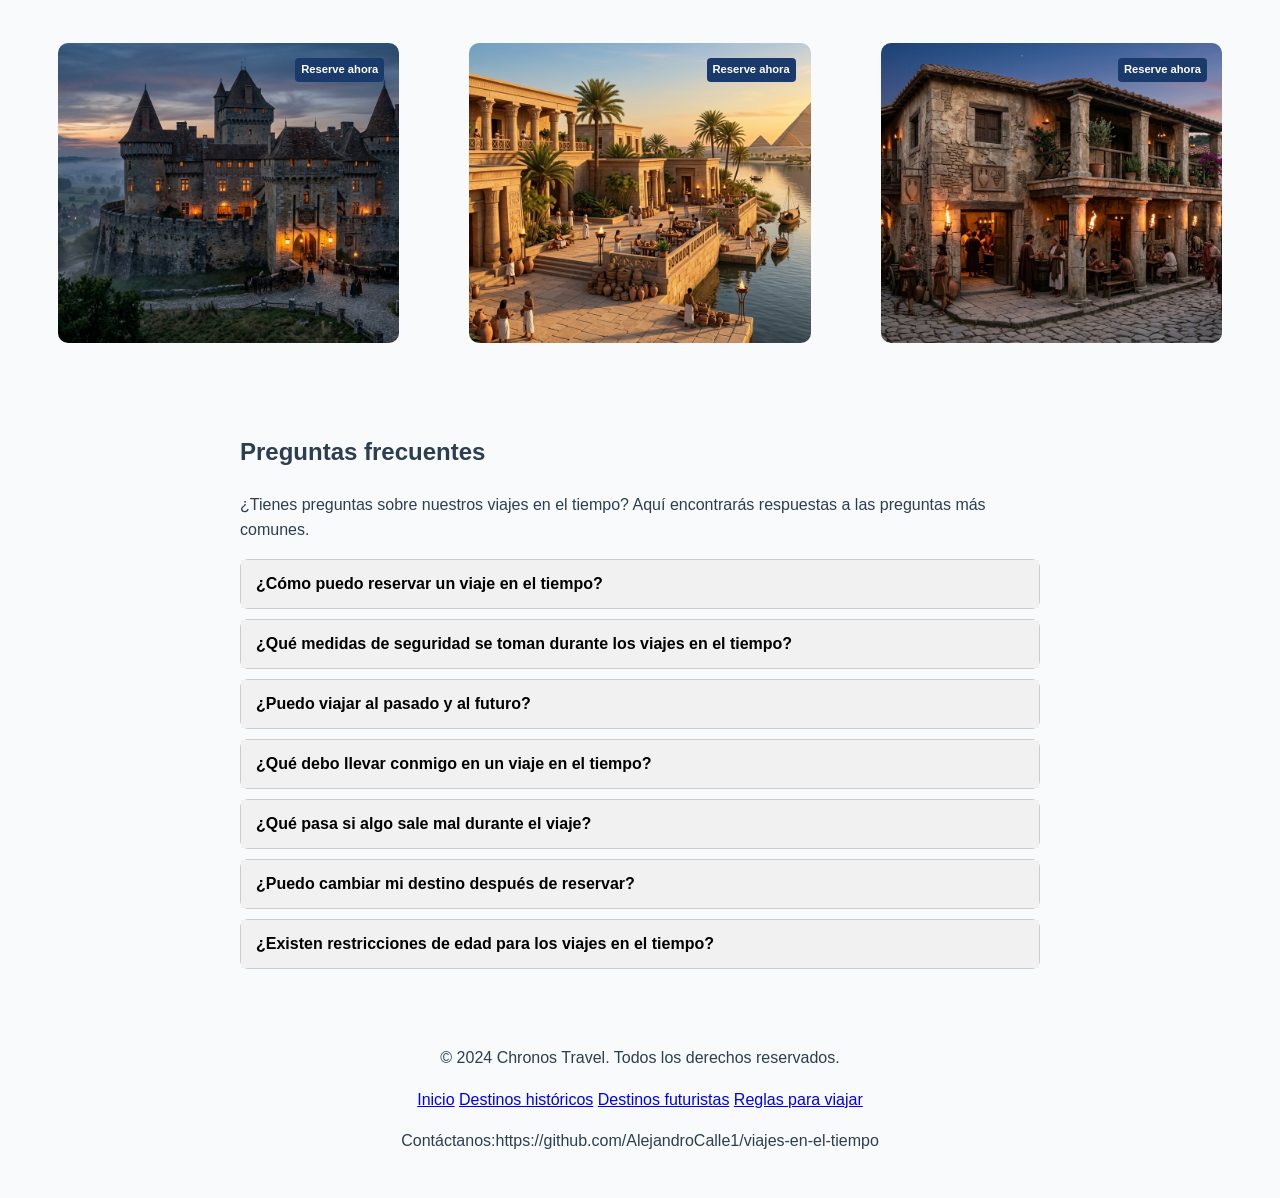
==== commit 65a79697: "Login e integración de header" ====
--- a/index.html
+++ b/index.html
@@ -10,18 +10,20 @@
 <body>
 
     <header>
-        <h1>Chronos travel</h1>
+        <h1><a href="index.html" class="titulo-link">Chronos travel</a></h1>
 
         <nav> <!-- Barra de menu -->
             <ul> <!-- UL lista desordenada, LI crea cada item -->
                 <li><a href="destinos_historicos.html">Destinos históricos</a></li>
-                <li><a href="destinos_futuristas.html">Destinos futuristas</a></li>
+                <li><a href="destinos_futuristicas.html">Destinos futuristas</a></li>
                 <li><a href="hoteles_paquetes_viajes.html"> Hoteles y paquetes de viaje</a></li>
                 <li><a href="reglas_viajes.html">Reglas para viajes en el tiempo</a></li>
             </ul>
         </nav>
 
-        <button class="btn-ingresar">Ingresar</button>
+        <form action="login.html" style="margin: 0;">
+            <button type="submit" class="btn-ingresar">Ingresar</button>
+        </form>
     </header>
 
     
--- a/css/estilos.css
+++ b/css/estilos.css
@@ -15,7 +15,7 @@
     align-items: center; /* alinea verticalmente los elementos */
     justify-items: center; /* evita que los hijos se estiren para llenar su columna */
     /*font-family: sans-serif; /* fuente de la cabecera */
-    
+   
 }
 
 nav { /* Estilos para la barra de navegación */
@@ -44,6 +44,7 @@
 
 .titulo-link,
 nav ul li a {
+    
     text-decoration: none; /* elimina el subrayado de los enlaces */
     color: #4a5568; /* color del texto */
     font-size: 0.95rem; /* tamaño de fuente */
@@ -54,7 +55,6 @@
 }
 
 .titulo-link {
-    font-family: 'Plus Jakarta Sans', -apple-system, BlinkMacSystemFont, "Segoe UI", Roboto, sans-serif;
     color: #1a3a6b;
     font-size: 2rem;
     text-decoration: none;
@@ -496,3 +496,89 @@
 }
 
 /* fin pagina de reglas*/
+
+
+/* Estilos para el Login */
+.login-container {
+    display: flex;
+    justify-content: center;
+    align-items: center;
+    min-height: 70vh;
+    padding: 20px;
+}
+
+.login-card {
+    background-color: white;
+    padding: 40px;
+    border-radius: 12px;
+    box-shadow: 0 4px 15px rgba(0, 0, 0, 0.08);
+    width: 100%;
+    max-width: 400px;
+    display: flex;
+    flex-direction: column;
+    gap: 15px;
+}
+
+.login-card h2 {
+    color: #1a1a6b;
+    margin-bottom: 5px;
+}
+
+.login-card p {
+    color: #555;
+    font-size: 0.9rem;
+    margin-bottom: 10px;
+}
+
+.input-group {
+    display: flex;
+    flex-direction: column;
+    gap: 5px;
+    text-align: left;
+}
+
+.input-group label {
+    font-size: 0.85rem;
+    font-weight: 600;
+    color: #333;
+}
+
+.input-group input {
+    padding: 10px 12px;
+    border: 1px solid #ccc;
+    border-radius: 6px;
+    font-size: 0.95rem;
+    outline: none;
+}
+
+.input-group input:focus {
+    border-color: #1a1a6b;
+}
+
+.btn-login {
+    background-color: #1a1a6b;
+    color: white;
+    border: none;
+    padding: 12px;
+    border-radius: 6px;
+    font-weight: bold;
+    cursor: pointer;
+    margin-top: 10px;
+    transition: background-color 0.3s;
+}
+
+.btn-login:hover {
+    background-color: #2a2a8b;
+}
+
+.back-link {
+    text-align: center;
+    margin-top: 10px;
+    color: #1a1a6b;
+    text-decoration: none;
+    font-size: 0.85rem;
+}
+
+.back-link:hover {
+    text-decoration: underline;
+}
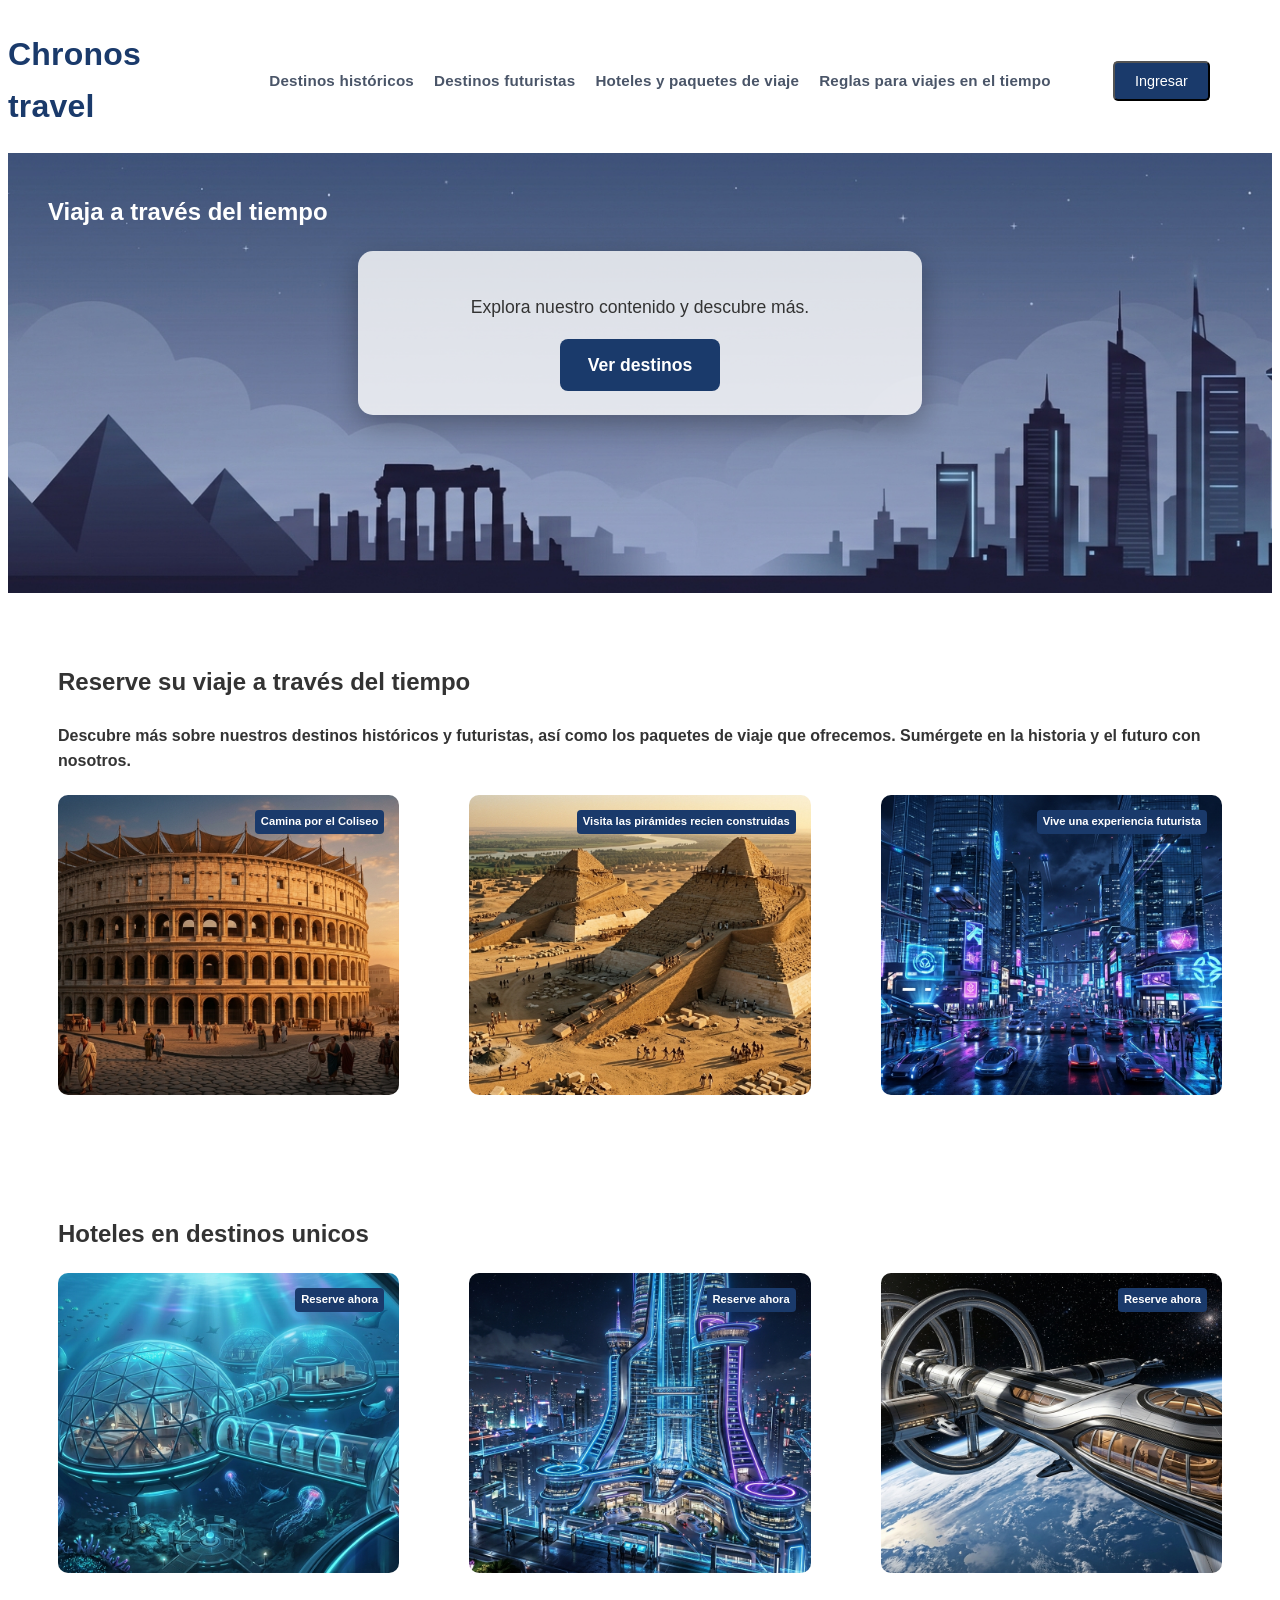
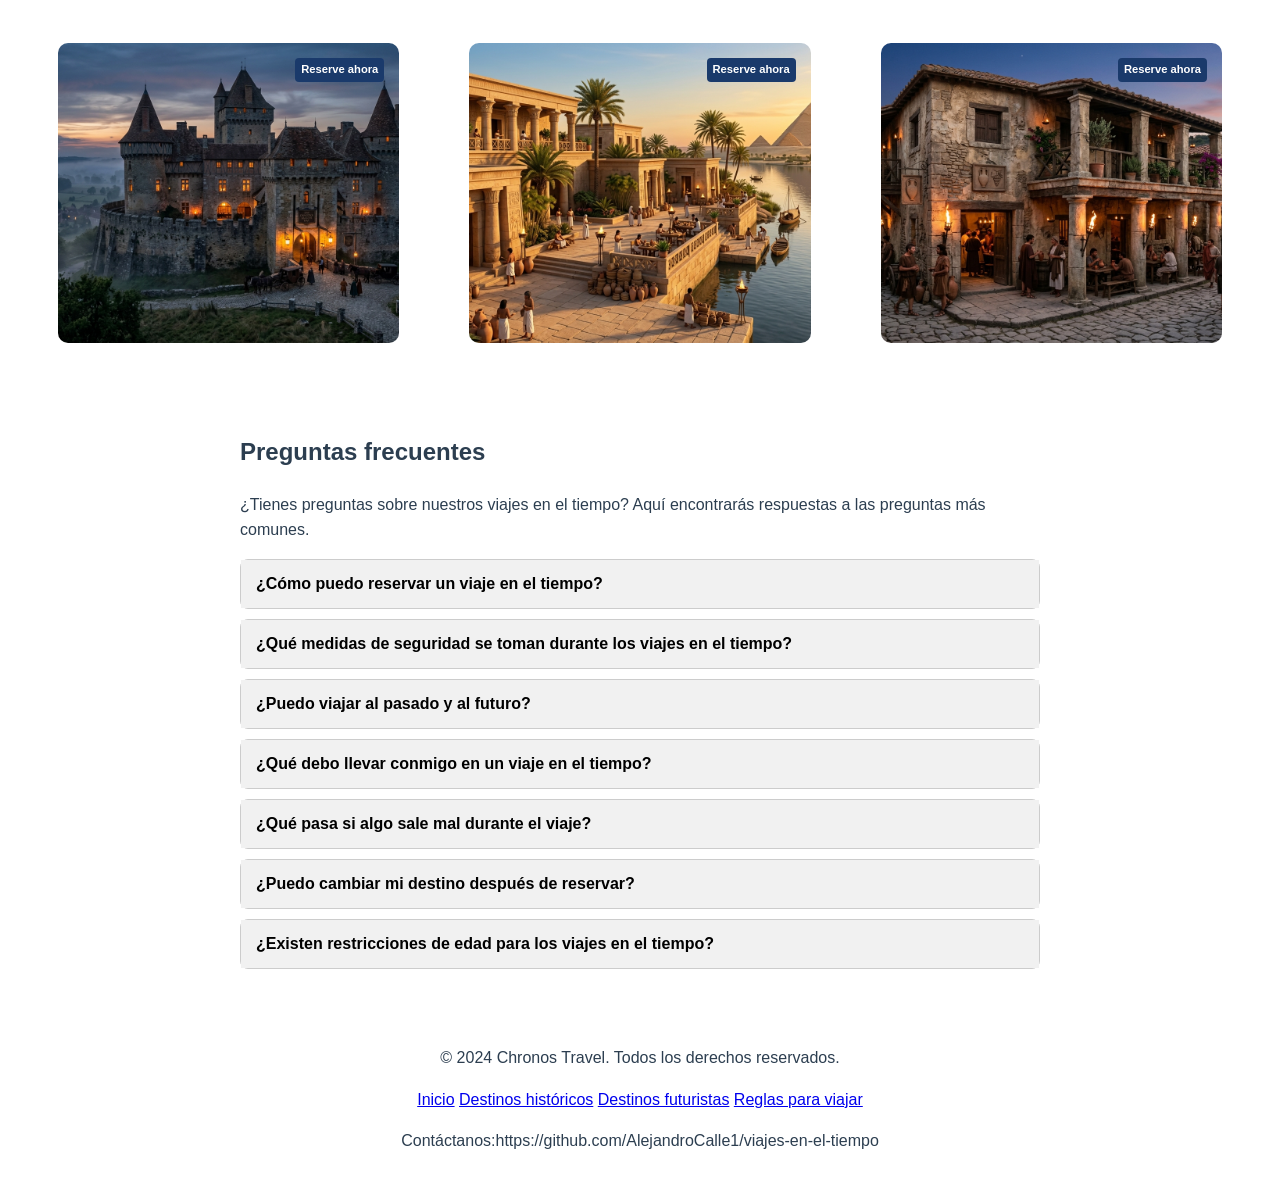
==== commit 90c0896d: "comentarios para el css" ====
--- a/index.html
+++ b/index.html
@@ -15,7 +15,7 @@
         <nav> <!-- Barra de menu -->
             <ul> <!-- UL lista desordenada, LI crea cada item -->
                 <li><a href="destinos_historicos.html">Destinos históricos</a></li>
-                <li><a href="destinos_futuristicas.html">Destinos futuristas</a></li>
+                <li><a href="destinos_futuristas.html">Destinos futuristas</a></li>
                 <li><a href="hoteles_paquetes_viajes.html"> Hoteles y paquetes de viaje</a></li>
                 <li><a href="reglas_viajes.html">Reglas para viajes en el tiempo</a></li>
             </ul>
@@ -147,18 +147,9 @@
             
             </div>
         </section>
-           
             
-
-
-
-
-        
     </main>
 
-    
-    
-    
     <footer> 
         <p>&copy; 2024 Chronos Travel. Todos los derechos reservados.</p>  <!-- Pie de página con derechos de autor -->
         <nav class="footer-nav">
--- a/css/estilos.css
+++ b/css/estilos.css
@@ -1,14 +1,11 @@
-/*este body pone toda la pagina con esta fuente en caso de que no haya sido 
-asignada ninguna por lo que no es necesario repetirla en cada estilo si se quiere
-dejar asi*/
-body {
+
+body {/*este body pone toda la pagina con esta fuente en caso de que no haya sido asignada ninguna por lo que no es necesario repetirla en cada estilo si se quiere dejar asi*/
     font-family: 'Plus Jakarta Sans', -apple-system, BlinkMacSystemFont, "Segoe UI", Roboto, sans-serif;
     color: #2c3e50;
-    line-height: 1.6;
-    background-color: #f8fafc;
+    line-height: 1.6;   /* altura de línea para mejorar la legibilidad */
 } 
-/* Estilos para el head incluyendo el nav */
-header {
+
+header {      /* Estilos para el head incluyendo el nav */
     
     display: grid; /* convierte el header en un contenedor de cuadrícula */
     grid-template-columns: 1fr auto 1fr; /* define tres columnas, la primera y la tercera ocupan el mismo espacio, la segunda se ajusta al contenido */
@@ -23,7 +20,7 @@
     
 }
 
-.btn-ingresar {
+.btn-ingresar { /* Estilos para el botón de ingreso */
     background-color: #1a3a6b; /* azul oscuro, cámbialo por tu paleta */
     color: white;
     padding: 10px 20px;  /* espacio interno de reticula */
@@ -33,18 +30,13 @@
     
 }
 
-
 nav ul  {  /* Estilos para la barra de navegación, ya que los estilos en ocaciones solo afectan a hijos y no a descendientes,es decir que si le aplicara solo header no aplicaria a los LI */
     display: flex; /* convierte en un contenedor flexible, y que LI se acomoden horizontalmente */
     list-style: none; /* elimina los puntos de la lista */
     gap: 20px; /* espacio entre los elementos de la lista */   
 }
 
-
-
-.titulo-link,
-nav ul li a {
-    
+.titulo-link,nav ul li a {  /* estilos para los enlaces de navegación y el título del sitio web */
     text-decoration: none; /* elimina el subrayado de los enlaces */
     color: #4a5568; /* color del texto */
     font-size: 0.95rem; /* tamaño de fuente */
@@ -54,26 +46,25 @@
     display: inline-block;
 }
 
-.titulo-link {
+.titulo-link {  /* estilos para el título del sitio web */
     color: #1a3a6b;
     font-size: 2rem;
     text-decoration: none;
 }
 
-nav ul li a:hover {
+nav ul li a:hover {   /* estilos para los enlaces de navegación al pasar el mouse */
     color: #1a3a6b; /* azul institucional al pasar el mouse */
     transform: translateY(-2px) scale(1.2); /* elevación sutil y fluida */
     font-size: 1rem;  
 }
 
 /* Estilos para body 1 seccion, el hero ---------------------------------------------------------------------------------------------------------------------------------  */
-.hero {
+.hero {   /* contenedor del hero */
     /*imagen de fondo*/
     background-image: url('../img/imagen\ hero.jpg'); /* imagen de fondo */
     background-size: cover;
     background-position: center;
     height: 400px;            /* altura de imagen*/
-    
     
     /*texto de la hero*/
     display: flex;
@@ -83,12 +74,10 @@
     text-align: left;           /* alinia el texto a la izquierda */
     padding: 20px 40px;
     /*font-family: sans-serif; ya el body lo asinga*/
-    color: #ffffff;
-
-     
-}
-/* Body 1 seccion etiqueta blanca  */
-.buscador-flotante {
+    color: #ffffff;  
+}
+
+.buscador-flotante { /* Body 1 seccion etiqueta blanca  */
     background-color: rgba(255, 255, 255, 0.8); /* 0.8 equivale al 80% de opacidad */
     color: #333;
     border-radius: 15px;
@@ -102,8 +91,8 @@
     font-size: 1.1rem;
     font-weight: 500;
 }
-
-.btn-explorar {
+ 
+.btn-explorar {  /* estilos para el botón de explorar */
     display: inline-block;
     background-color: #1a3a6b;
     color: white;
@@ -114,7 +103,7 @@
     transition: background-color 0.2s ease;
 }
 
-.btn-explorar:hover {
+.btn-explorar:hover {  /* efecto hover para el botón de explorar */
     background-color: #142e54;
 }
 
@@ -215,7 +204,7 @@
 }
 
 .item-acordeon p {   /* oculto por defecto */
-    display: none;
+    display: none;  /* la respuesta está oculta inicialmente */
     padding: 15px;
 }
 
@@ -223,6 +212,37 @@
     display: block;
 }
 
+/*pagina hoteles y paquetes de viajes*/
+.formulario-reserva form {  /* contenedor del formulario de reserva */
+    display: flex;
+    flex-direction: column;   /* apila los elementos verticalmente */
+    max-width: 500px;         /* que no se estire a todo el ancho de la pantalla */
+    margin: 30px auto;        /* centra el formulario horizontalmente */
+    gap: 15px;                /* espacio entre cada label/input */
+}
+
+.formulario-reserva input,  /* estilos para los campos de entrada del formulario */
+.formulario-reserva select {
+    padding: 12px;
+    border: 1px solid #ccc;
+    border-radius: 6px;
+    font-size: 1rem;
+}
+
+.formulario-reserva button { /* estilos para el botón de envío del formulario */
+    padding: 14px;
+    background-color: #1a3a6b;
+    color: white;
+    border: none;
+    border-radius: 6px;
+    font-size: 1rem;
+    cursor: pointer;
+    transition: 0.2s ease;
+}
+
+.formulario-reserva button:hover {  /* efecto hover para el botón de envío del formulario */
+    background-color: #12294d;
+}
 
 /* pagina destinos historicos*/
 
@@ -242,6 +262,24 @@
     font-family: sans-serif;
     box-shadow: inset 0 -10px 20px rgba(0, 0, 0, 0.2);
 }
+
+
+.banner-pagina-futurista {
+    background-image: linear-gradient(
+        rgba(136, 182, 255, 0.75), 
+        rgba(13, 35, 71, 0.75)
+    ), url('../img/banner_futurista.png');
+    background-size: cover;
+    background-position: center;
+    background-repeat: no-repeat;
+    font-weight: 800; /* O 800 para títulos principales de banner */
+    color: white;
+    text-align: center;
+    padding: 100px 20px;
+    font-family: sans-serif;
+    box-shadow: inset 0 -10px 20px rgba(0, 0, 0, 0.2);
+}
+
 
 /* Badge decorativo superior */
 .subtitulo-badge {
